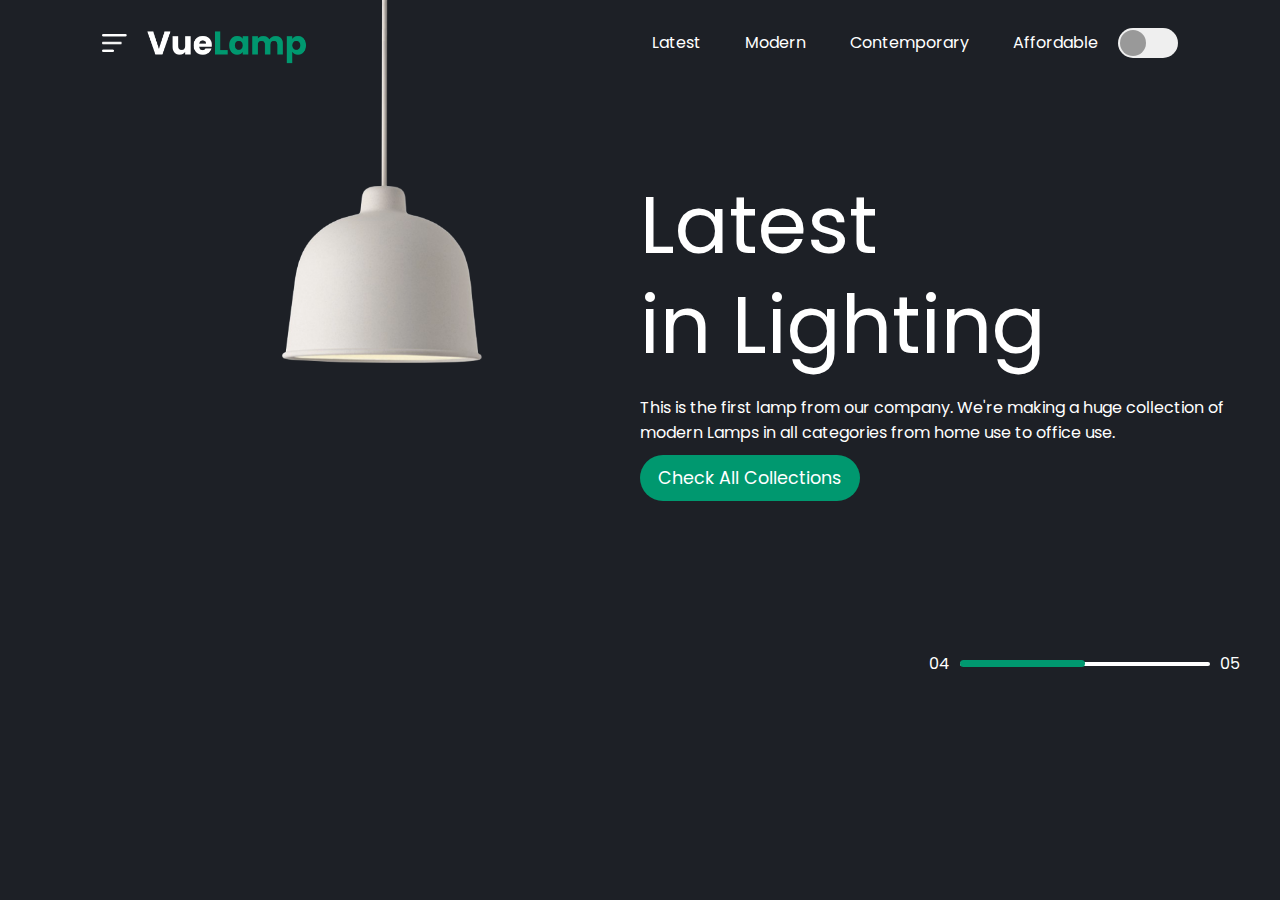
==== index.html @ bc843494 "Initial commit" ====
<!DOCTYPE html>
<html lang="pt-br">
<head>
    <meta charset="UTF-8">
    <meta name="viewport" content="width=device-width, initial-scale=1.0">
    <meta http-equiv="X-UA-Compatible" content="IE=edge">
    <title>VueLamp</title>
    <link rel="stylesheet" href="style.css"
</head>
<body>
    <div class="hero">

        <nav>
            <img src="imagens/menu.png" class="menu-img">
            <img src="imagens/logo.png" class="logo">
            <ul>
                <li><a href=""></a>Latest</li>
                <li><a href=""></a>Modern</li>
                <li><a href=""></a>Contemporary</li>
                <li><a href=""></a>Affordable</li>
            </ul>
            <button type="button" onclick="toggleBtn()" id="btn"><span></span></button>
        </nav>

        <main>
            <div class="lamp-container">
                <img src="imagens/lamp.png" alt="Lampada" class="lamp">
                <img src="imagens/light.png" alt="Luz da Lâmpada" class="light" id="light">
            </div>
            <div class="text-container">
                <h1>Latest <br> in Lighting</h1>
                <p>
                    This is the first lamp from our company. We're making a huge collection of modern Lamps in all categories from home use to office use.
                </p>
                <a href="">Check All  Collections</a>
                <div class="control">
                    <p>04</p>
                    <div class="line"><span></span></div>
                    <p>05</p>
                </div>
            </div>
                </div>
        </main>

    <script>
        var btn = document.getElementById("btn");
        var light = document.getElementById("light");
        function toggleBtn() {
            btn.classList.toggle("active");
            light.classList.toggle("on");
        }
    </script>

</body>
</html>
---- style.css ----
@charset "UTF-8";

@import url('https://fonts.googleapis.com/css2?family=Poppins:ital,wght@0,100;0,200;0,300;0,400;0,500;0,600;0,700;0,800;0,900;1,100;1,200;1,300;1,400;1,500;1,600;1,700;1,800;1,900&display=swap');

* {
    margin: 0px;
    padding: 0px;
    font-family: 'Poppins', sans-serif;
}

:root {
    --verde: #00986F;
}

body {
    overflow-y: hidden;
}

.hero {
    background-color: #1D2026;
    min-height: 100vh;
    width: 100%;
    color: #FFF;
    position: relative;
}

nav {
    display: flex;
    align-items: center;
    padding: 20px 8%;
}

nav .menu-img {
    width: 25px;
    margin-right: 20px;
    cursor: pointer;
}

nav .logo {
    width: 160px;
    cursor: pointer;
}

nav ul {
    flex: 1;
    text-align: right;
    list-style: none;
}

nav ul li {
    display: inline;
    margin: 0 20px;
}

nav ul li a {
    text-decoration: none;
    color: #FFF;
}

button {
    background-color: #EFEFEF;
    height: 30px;
    width: 60px;
    border: 0px;
    outline: 0px;
    border-radius: 20px;
    cursor: pointer;
    transition: background .5s;
}

button span {
    display: block;
    background-color: #999;
    height: 26px;
    width: 26px;
    border-radius: 30px;
    margin-left: 2px;
    transition: background .5s, margin-left .5s;
}

.lamp-container {
    position: absolute;
    top: -20px;
    left: 22%;
    width: 200px;
}

.lamp {
    
    width: 100%;
}

.light {
    position: absolute;
    top: 97%;
    transform: translateX(-460px);
    width: 700px;
    margin-left: 1px;
    opacity: 0;
    transition: opacity 1s;
}

.text-container {
    max-width: 600px;
    margin-top: 7%;
    margin-left: 50%;
}

.text-container h1 {
    font-size: 5em;
    line-height: 100px;
    margin-bottom: 20px;
    font-weight: normal;
}

.text-container a {
    text-decoration: none;
    background-color: var(--verde);
    color: #FFF;
    font-size: 1.1em;
    display: block;
    width: 200px;
    padding: 10px 10px;
    margin-top: 10px;
    text-align: center;
    border-radius: 30px;
}

.control {
    display: flex;
    align-items: ;
    justify-content: flex-end;
    margin-top: 150px;
}

.control .line {
    width: 250px;
    height: 4px;
    background-color: #FFF;
    margin: auto 10px;
    border-radius: 30px;
}

.control .line span {
    display: block;
    position: relative;
    bottom: 40%;
    width: 50%;
    height: 7px;
    background-color: var(--verde);
    border-radius: 4px;
    
}

.active {
    background-color: green;
}

.active span {
    background-color: #FFF;
    margin-left: 30px;
}

.on {
    opacity: 1;
}
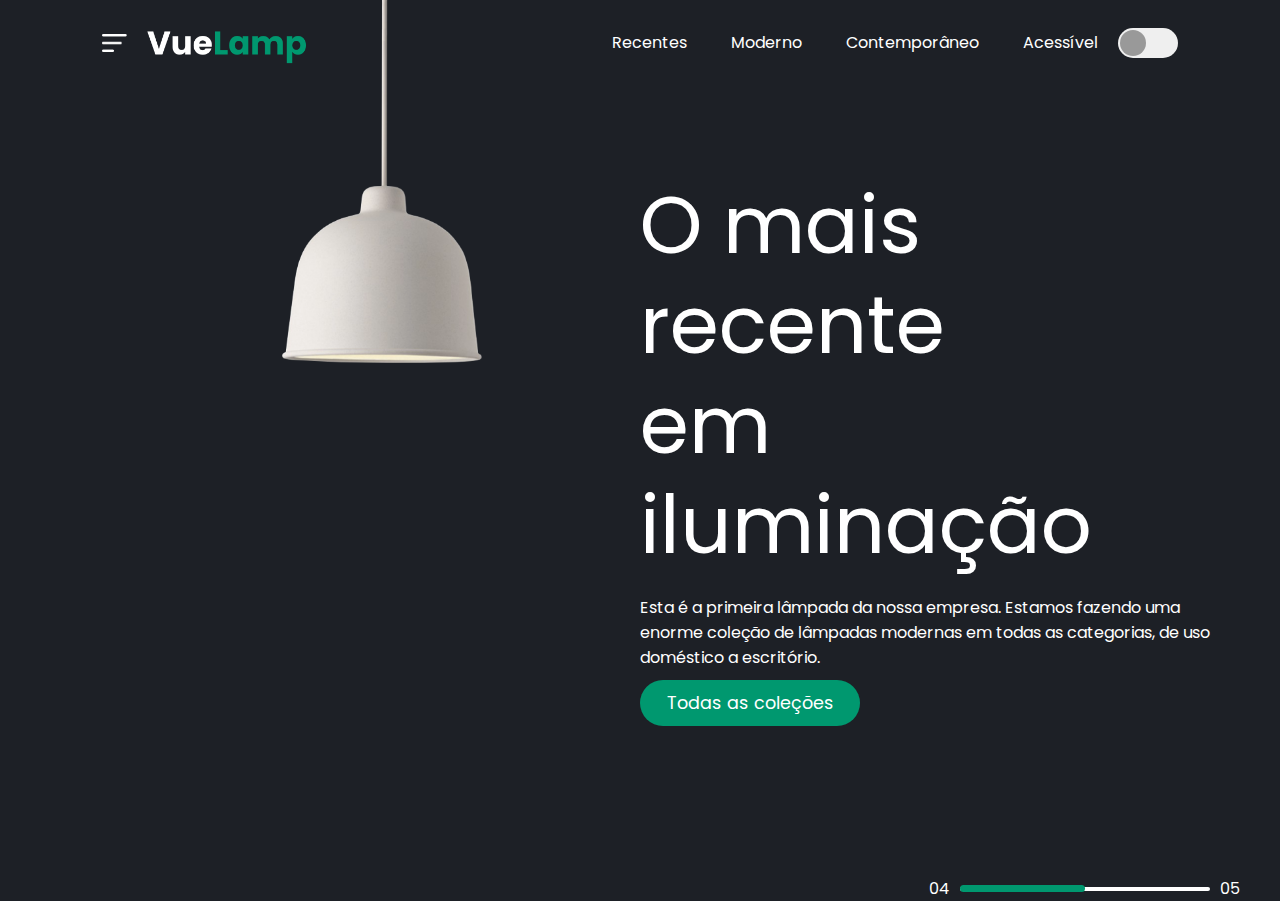
==== commit 5b50819a: "update index.html" ====
--- a/index.html
+++ b/index.html
@@ -14,10 +14,10 @@
             <img src="imagens/menu.png" class="menu-img">
             <img src="imagens/logo.png" class="logo">
             <ul>
-                <li><a href=""></a>Latest</li>
-                <li><a href=""></a>Modern</li>
-                <li><a href=""></a>Contemporary</li>
-                <li><a href=""></a>Affordable</li>
+                <li><a href=""></a>Recentes</li>
+                <li><a href=""></a>Moderno</li>
+                <li><a href=""></a>Contemporâneo</li>
+                <li><a href=""></a>Acessível</li>
             </ul>
             <button type="button" onclick="toggleBtn()" id="btn"><span></span></button>
         </nav>
@@ -28,11 +28,11 @@
                 <img src="imagens/light.png" alt="Luz da Lâmpada" class="light" id="light">
             </div>
             <div class="text-container">
-                <h1>Latest <br> in Lighting</h1>
+                <h1>O mais recente <br> em iluminação</h1>
                 <p>
-                    This is the first lamp from our company. We're making a huge collection of modern Lamps in all categories from home use to office use.
+                    Esta é a primeira lâmpada da nossa empresa. Estamos fazendo uma enorme coleção de lâmpadas modernas em todas as categorias, de uso doméstico a escritório.
                 </p>
-                <a href="">Check All  Collections</a>
+                <a href="">Todas as coleções</a>
                 <div class="control">
                     <p>04</p>
                     <div class="line"><span></span></div>
--- a/style.css
+++ b/style.css
@@ -97,7 +97,7 @@
     width: 700px;
     margin-left: 1px;
     opacity: 0;
-    transition: opacity 1s;
+    transition: opacity .5s;
 }
 
 .text-container {
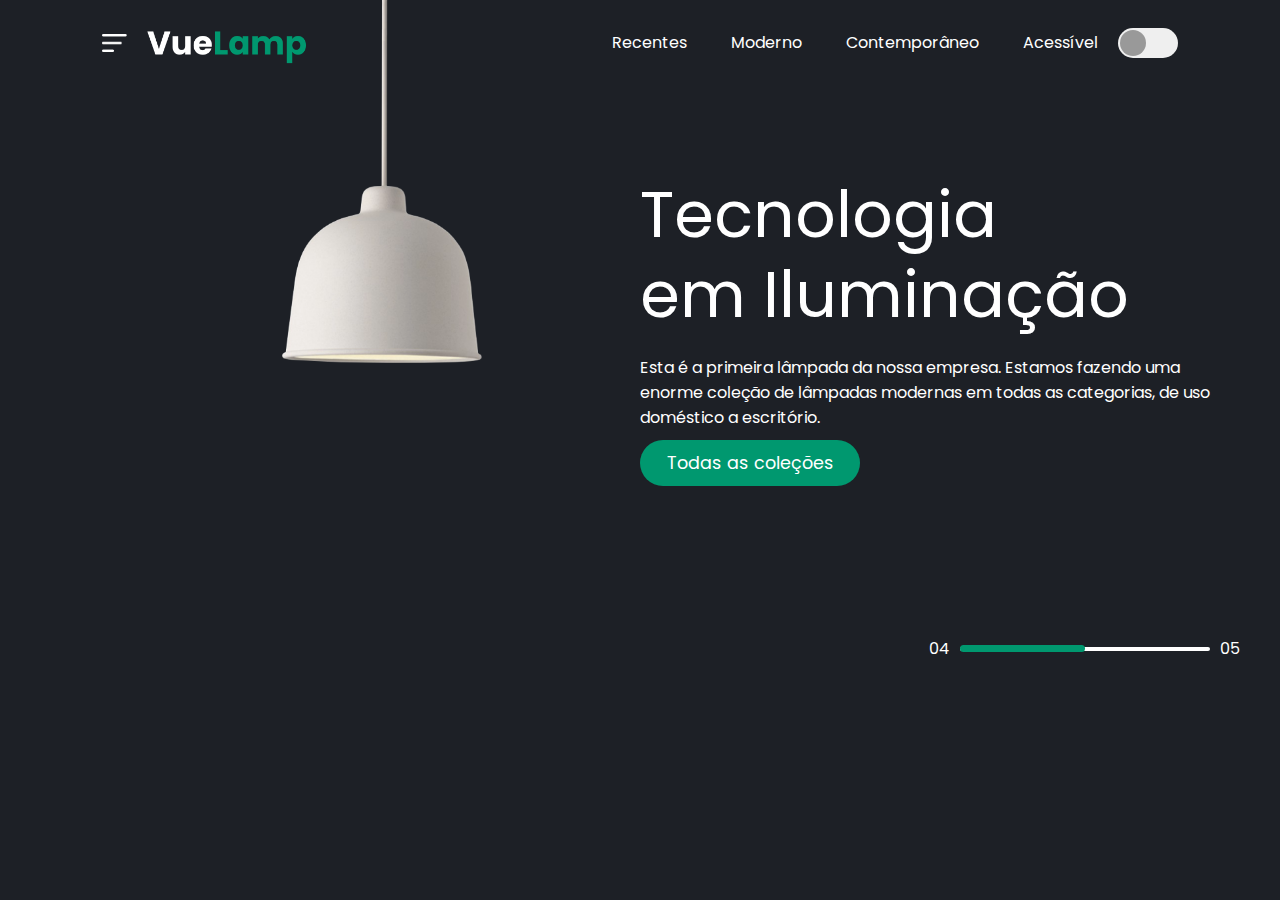
==== commit 551d0b4e: "Mais um update para o index.html" ====
--- a/index.html
+++ b/index.html
@@ -28,7 +28,7 @@
                 <img src="imagens/light.png" alt="Luz da Lâmpada" class="light" id="light">
             </div>
             <div class="text-container">
-                <h1>O mais recente <br> em iluminação</h1>
+                <h1>Tecnologia <br> em Iluminação</h1>
                 <p>
                     Esta é a primeira lâmpada da nossa empresa. Estamos fazendo uma enorme coleção de lâmpadas modernas em todas as categorias, de uso doméstico a escritório.
                 </p>
--- a/style.css
+++ b/style.css
@@ -10,6 +10,11 @@
 
 :root {
     --verde: #00986F;
+}
+
+::selection {
+    background-color: var(--verde);
+    color: #000;
 }
 
 body {
@@ -50,6 +55,12 @@
 nav ul li {
     display: inline;
     margin: 0 20px;
+    cursor: pointer;
+}
+
+nav ul li:hover {
+    color: var(--verde);
+    transition: .3s;
 }
 
 nav ul li a {
@@ -107,8 +118,8 @@
 }
 
 .text-container h1 {
-    font-size: 5em;
-    line-height: 100px;
+    font-size: 4em;
+    line-height: 80px;
     margin-bottom: 20px;
     font-weight: normal;
 }
@@ -128,7 +139,7 @@
 
 .control {
     display: flex;
-    align-items: ;
+    align-items: center;
     justify-content: flex-end;
     margin-top: 150px;
 }
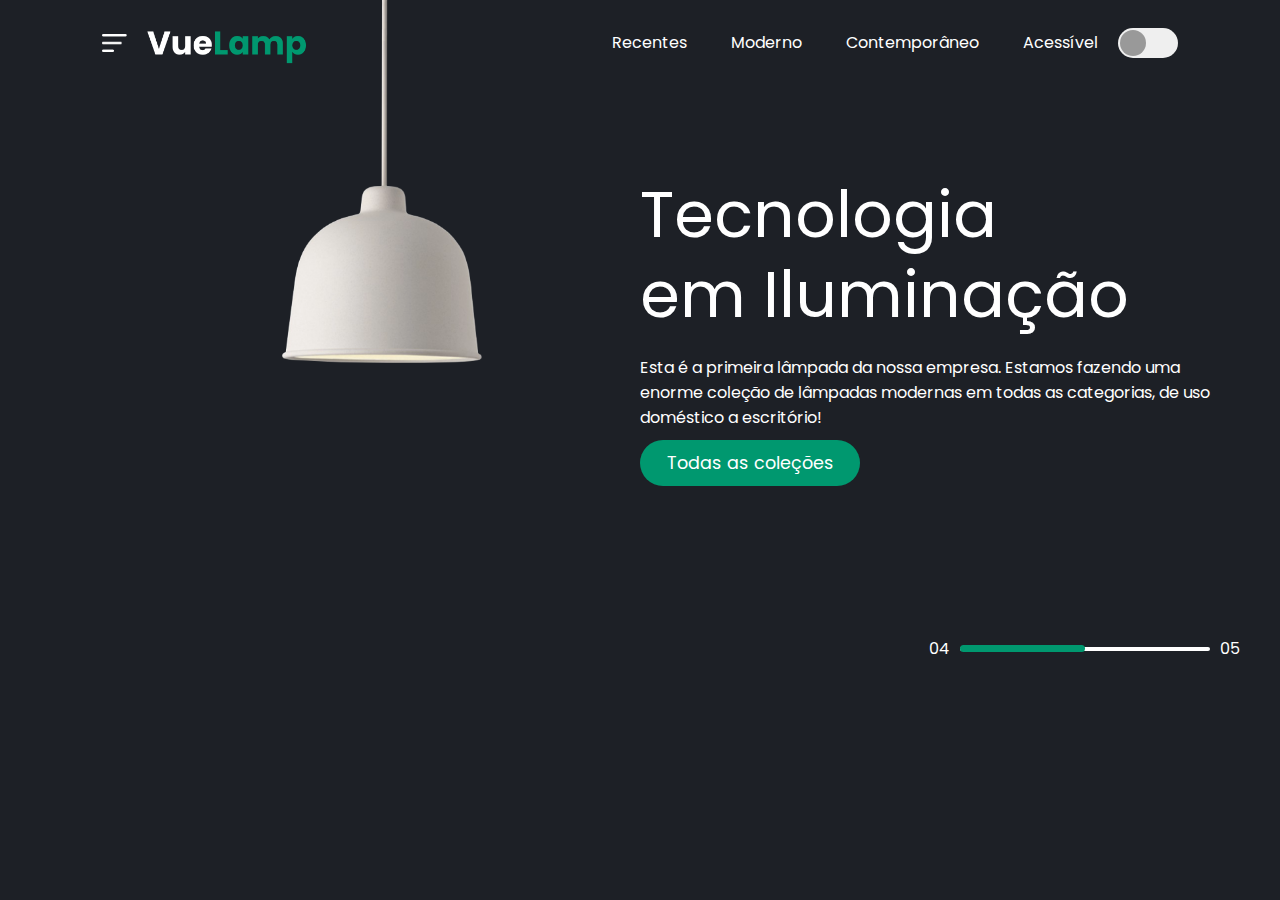
==== commit f0b2f081: "Update index.html" ====
--- a/index.html
+++ b/index.html
@@ -30,7 +30,7 @@
             <div class="text-container">
                 <h1>Tecnologia <br> em Iluminação</h1>
                 <p>
-                    Esta é a primeira lâmpada da nossa empresa. Estamos fazendo uma enorme coleção de lâmpadas modernas em todas as categorias, de uso doméstico a escritório.
+                    Esta é a primeira lâmpada da nossa empresa. Estamos fazendo uma enorme coleção de lâmpadas modernas em todas as categorias, de uso doméstico a escritório!
                 </p>
                 <a href="">Todas as coleções</a>
                 <div class="control">
